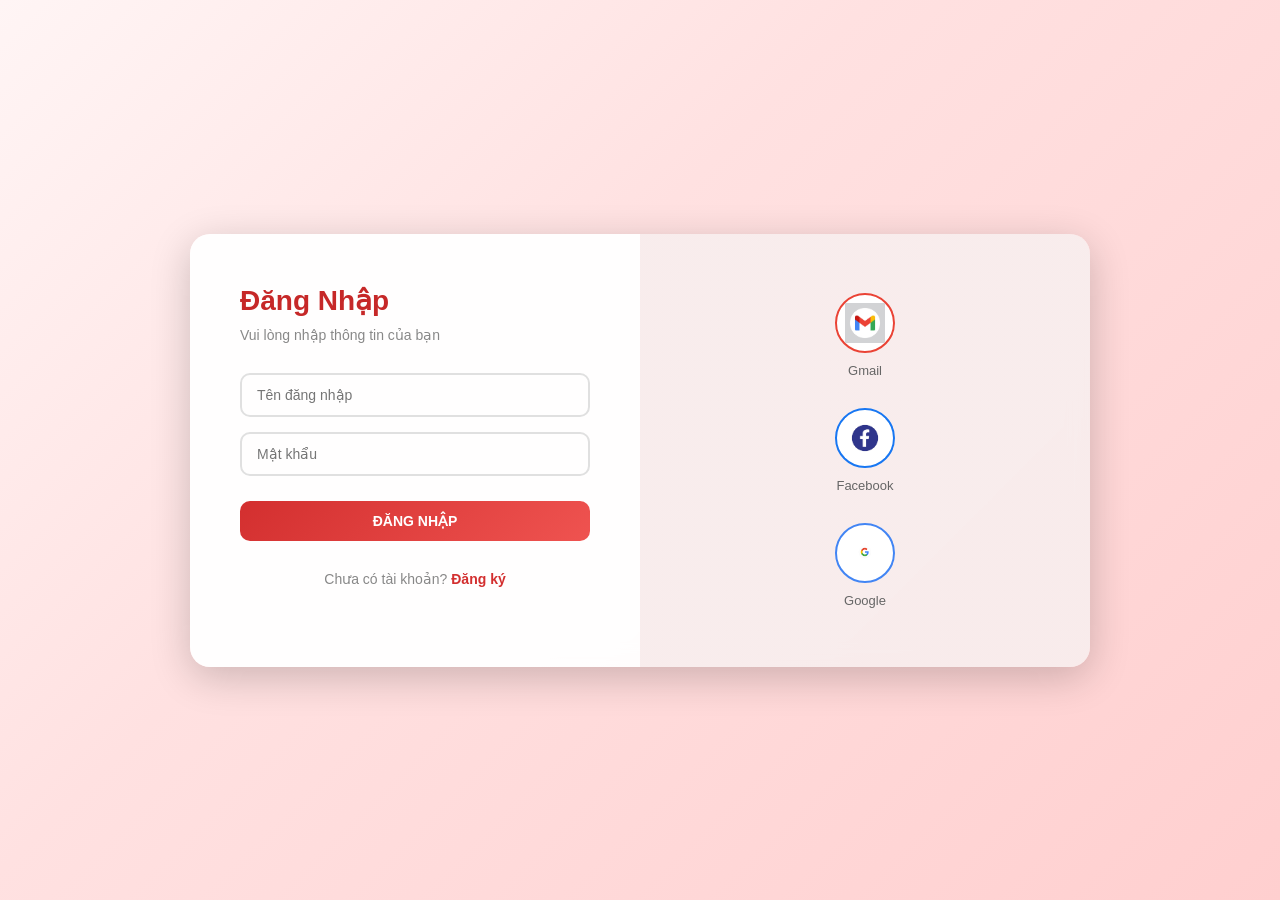
==== frontend/admin.html @ dd8c9e0a "Add files via upload # Website Description This web application is designed for educational purpose" ====
<!DOCTYPE html>
<html lang="vi">
<head>
    <meta charset="UTF-8">
    <meta name="viewport" content="width=device-width, initial-scale=1.0">
    <title>Quản Lý User - ShopDrink</title>
    <link rel="stylesheet" href="home.css">
</head>
<body>
    
    <header class="header">
        <div class="container">
            <div class="logo">
                <h1><a href="home.html" class="logo-link">🥤 ShopDrink</a></h1>
            </div>
            <nav class="navbar">
                <ul>
                    <li><a href="home.html">Trang Chủ</a></li>
                    <li><a href="home.html#products">Sản Phẩm</a></li>
                    <li><a href="home.html#about">Về Chúng Tôi</a></li>
                    <li><a href="home.html#contact">Liên Hệ</a></li>
                    <li><a href="admin.html" class="active">Quản Lý User</a></li>
                    <li><a href="feedback.html">Phản Hồi</a></li>
                </ul>
            </nav>
            <div class="user-section">
                <button class="btn-basket" onclick="openBasketModal()">
                    🛒 <span id="cartCount" class="cart-count">0</span>
                </button>
                <span id="username"></span>
                <button class="btn-logout" onclick="logout()">Đăng Xuất</button>
            </div>
        </div>
    </header>

    
    <section class="admin-section">
        <div class="container">
            <h2>Quản Lý User</h2>
            <div class="admin-content">
                <div class="admin-form">
                    <h3>Thêm User Mới</h3>
                    <form id="addUserForm">
                        <input type="text" id="newUsername" placeholder="Tên đăng nhập" required>
                        <input type="email" id="newEmail" placeholder="Email" required>
                        <input type="password" id="newPassword" placeholder="Mật khẩu" required>
                        <button type="submit" class="btn-add">Thêm User</button>
                    </form>
                </div>
                <div class="admin-list">
                    <h3>Danh Sách User</h3>
                    <table class="users-table">
                        <thead>
                            <tr>
                                <th>ID</th>
                                <th>Username</th>
                                <th>Email</th>
                                <th>Loại</th>
                                <th>Hành Động</th>
                            </tr>
                        </thead>
                        <tbody id="usersTableBody">
                            <tr>
                                <td colspan="5" class="empty-message">Đang tải...</td>
                            </tr>
                        </tbody>
                    </table>
                </div>
            </div>
        </div>
    </section>

    
    <div id="basketModal" class="basket-modal">
        <div class="basket-modal-content">
            <div class="basket-header">
                <h2>Giỏ Hàng Của Bạn</h2>
                <button class="close-btn" onclick="closeBasketModal()">&times;</button>
            </div>
            <div class="basket-body">
                <table class="basket-table">
                    <thead>
                        <tr>
                            <th>Sản Phẩm</th>
                            <th>Giá</th>
                            <th>Số Lượng</th>
                            <th>Thành Tiền</th>
                            <th>Hành Động</th>
                        </tr>
                    </thead>
                    <tbody id="basketItems">
                        <tr id="emptyBasket">
                            <td colspan="5" class="empty-message">Giỏ hàng của bạn đang trống</td>
                        </tr>
                    </tbody>
                </table>
            </div>
            <div class="basket-footer">
                <div class="basket-summary">
                    <span>Tổng tiền:</span>
                    <span id="basketTotalPrice" class="total-price">0 VNĐ</span>
                </div>
                <button class="btn-checkout" onclick="checkout()">Thanh Toán</button>
            </div>
        </div>
    </div>

    
    <footer class="footer">
        <p>&copy; 2024 ShopDrink. All rights reserved.</p>
    </footer>

    <script src="home.js"></script>
    <script>
        
        document.addEventListener('DOMContentLoaded', () => {
            checkAuth();
            loadCart();
            loadUsers();
        });

        
        function checkAuth() {
            const token = localStorage.getItem('token');
            const username = localStorage.getItem('username');
            const isAdmin = localStorage.getItem('is_admin');
            
            if (!token) {
                window.location.href = 'index.html';
                return;
            }

            if (isAdmin !== '1' && isAdmin !== true) {
                alert('Bạn không có quyền truy cập trang này!');
                window.location.href = 'home.html';
                return;
            }

            document.getElementById('username').textContent = `Xin chào, ${username}!`;
        }

        
        function loadUsers() {
            const token = localStorage.getItem('token');
            
            fetch(`${API_URL}/api/admin/users`, {
                headers: {
                    'Authorization': `Bearer ${token}`
                }
            })
            .then(response => response.json())
            .then(data => {
                displayUsers(data.users);
            })
            .catch(error => {
                console.error('Error:', error);
                document.getElementById('usersTableBody').innerHTML = '<tr><td colspan="5" class="error-message">Lỗi tải danh sách user</td></tr>';
            });
        }

        
        function displayUsers(users) {
            const tbody = document.getElementById('usersTableBody');
            
            if (users.length === 0) {
                tbody.innerHTML = '<tr><td colspan="5" class="empty-message">Không có user nào</td></tr>';
                return;
            }

            tbody.innerHTML = users.map(user => `
                <tr>
                    <td>${user.id}</td>
                    <td>${user.username}</td>
                    <td>${user.email}</td>
                    <td>${user.is_admin ? 'Admin' : 'User'}</td>
                    <td>
                        <button class="btn-delete" onclick="deleteUser(${user.id})">Xóa</button>
                    </td>
                </tr>
            `).join('');
        }

        
        document.getElementById('addUserForm').addEventListener('submit', function(e) {
            e.preventDefault();
            const token = localStorage.getItem('token');
            
            const username = document.getElementById('newUsername').value.trim();
            const email = document.getElementById('newEmail').value.trim();
            const password = document.getElementById('newPassword').value;

            fetch(`${API_URL}/api/admin/users`, {
                method: 'POST',
                headers: {
                    'Content-Type': 'application/json',
                    'Authorization': `Bearer ${token}`
                },
                body: JSON.stringify({
                    username: username,
                    email: email,
                    password: password
                })
            })
            .then(response => response.json())
            .then(data => {
                if (data.success || data.message.includes('thành công')) {
                    alert('Thêm user thành công!');
                    this.reset();
                    loadUsers();
                } else {
                    alert(data.message || 'Lỗi thêm user');
                }
            })
            .catch(error => {
                console.error('Error:', error);
                alert('Lỗi kết nối');
            });
        });

        
        function deleteUser(userId) {
            if (!confirm('Bạn chắc chắn muốn xóa user này?')) return;

            const token = localStorage.getItem('token');
            
            fetch(`${API_URL}/api/admin/users/${userId}`, {
                method: 'DELETE',
                headers: {
                    'Authorization': `Bearer ${token}`
                }
            })
            .then(response => response.json())
            .then(data => {
                if (data.success || data.message.includes('thành công')) {
                    alert('Xóa user thành công!');
                    loadUsers();
                } else {
                    alert(data.message || 'Lỗi xóa user');
                }
            })
            .catch(error => {
                console.error('Error:', error);
                alert('Lỗi kết nối');
            });
        }
    </script>
</body>
</html>
---- frontend/home.css ----
* {
    margin: 0;
    padding: 0;
    box-sizing: border-box;
}

:root {
    --theme-red: #c62828;
    --theme-red-dark: #a61d1d;
    --theme-red-soft: #ef5350;
    --theme-bg: #fff5f5;
    --theme-bg-soft: #ffe7e7;
}

body {
    font-family: 'Segoe UI', Tahoma, Geneva, Verdana, sans-serif;
    color: #333;
    background: #f5f5f5;
}

.container {
    max-width: 1200px;
    margin: 0 auto;
    padding: 0 20px;
}


.header {
    background: linear-gradient(135deg, #667eea 0%, #764ba2 100%);
    color: white;
    padding: 20px 0;
    position: sticky;
    top: 0;
    z-index: 100;
    box-shadow: 0 2px 10px rgba(0, 0, 0, 0.1);
}

.header .container {
    display: flex;
    justify-content: space-between;
    align-items: center;
}

.logo h1 {
    font-size: 28px;
    font-weight: 700;
}

.logo-link {
    color: inherit;
    text-decoration: none;
}

.navbar ul {
    list-style: none;
    display: flex;
    gap: 30px;
}

.navbar a {
    color: white;
    text-decoration: none;
    font-weight: 500;
    transition: color 0.3s ease;
    position: relative;
}

.navbar a:hover,
.navbar a.active {
    color: #ffd700;
}

.navbar a.active::after {
    content: '';
    position: absolute;
    bottom: -5px;
    left: 0;
    right: 0;
    height: 2px;
    background: #ffd700;
}

.user-section {
    display: flex;
    align-items: center;
    gap: 20px;
}

.user-section span {
    font-weight: 500;
}

.btn-logout {
    padding: 8px 16px;
    background: rgba(255, 255, 255, 0.2);
    color: white;
    border: 1px solid white;
    border-radius: 5px;
    cursor: pointer;
    transition: all 0.3s ease;
    font-weight: 500;
}

.btn-logout:hover {
    background: white;
    color: #667eea;
}

.menu-toggle {
    position: fixed;
    top: 10px;
    left: 10px;
    z-index: 1300;
    background: rgba(255, 255, 255, 0.22);
    border: 1px solid rgba(255, 255, 255, 0.45);
    color: white;
    width: 34px;
    height: 34px;
    border-radius: 6px;
    font-size: 18px;
    line-height: 1;
    cursor: pointer;
    display: inline-flex;
    align-items: center;
    justify-content: center;
}

.left-sidebar {
    position: fixed;
    top: 0;
    left: -280px;
    width: 280px;
    height: 100vh;
    background: #132332;
    color: #e6f2ff;
    z-index: 1200;
    transition: left 0.3s ease;
    box-shadow: 4px 0 20px rgba(0, 0, 0, 0.35);
}

.left-sidebar.open {
    left: 0;
}

.sidebar-overlay {
    position: fixed;
    inset: 0;
    background: rgba(0, 0, 0, 0.45);
    z-index: 1100;
    opacity: 0;
    visibility: hidden;
    transition: opacity 0.25s ease;
}

.sidebar-overlay.show {
    opacity: 1;
    visibility: visible;
}

.sidebar-header {
    display: flex;
    justify-content: space-between;
    align-items: center;
    padding: 16px 18px;
    border-bottom: 1px solid rgba(255, 255, 255, 0.1);
}

.sidebar-header h3 {
    margin: 0;
    font-size: 20px;
}

.sidebar-close {
    background: none;
    border: none;
    color: #cfe7ff;
    font-size: 28px;
    cursor: pointer;
}

.sidebar-nav {
    padding: 10px 0;
    display: flex;
    flex-direction: column;
}

.sidebar-nav a {
    color: #cfe7ff;
    text-decoration: none;
    padding: 12px 18px;
    border-left: 3px solid transparent;
    transition: background 0.2s ease, border-left-color 0.2s ease;
}

.sidebar-nav a:hover,
.sidebar-nav a.active {
    background: rgba(255, 255, 255, 0.08);
    border-left-color: #52b6ff;
}


.hero {
    background: linear-gradient(135deg, #667eea 0%, #764ba2 100%);
    color: white;
    padding: 100px 20px;
    text-align: center;
}

.hero-content h2 {
    font-size: 48px;
    margin-bottom: 20px;
}

.hero-content p {
    font-size: 20px;
    margin-bottom: 30px;
    opacity: 0.9;
}

.btn-primary {
    display: inline-block;
    padding: 12px 30px;
    background: #ffd700;
    color: #333;
    text-decoration: none;
    border-radius: 5px;
    font-weight: 600;
    transition: all 0.3s ease;
}

.btn-primary:hover {
    transform: translateY(-3px);
    box-shadow: 0 5px 20px rgba(255, 215, 0, 0.4);
}


.products {
    padding: 60px 20px;
    background: white;
}

.products h2 {
    text-align: center;
    font-size: 32px;
    margin-bottom: 40px;
    color: #667eea;
}

.products-grid {
    display: grid;
    grid-template-columns: repeat(auto-fill, minmax(250px, 1fr));
    gap: 25px;
}

.product-card {
    background: white;
    border-radius: 10px;
    overflow: hidden;
    box-shadow: 0 2px 10px rgba(0, 0, 0, 0.1);
    transition: all 0.3s ease;
    cursor: pointer;
}

.product-card:hover {
    transform: translateY(-5px);
    box-shadow: 0 5px 20px rgba(0, 0, 0, 0.15);
}

.product-image {
    width: 100%;
    height: 200px;
    background: linear-gradient(135deg, #667eea 0%, #764ba2 100%);
    display: flex;
    align-items: center;
    justify-content: center;
    font-size: 48px;
}

.product-image-file {
    width: 100%;
    height: 100%;
    object-fit: contain;
    background: #fff;
}

.product-image-fallback {
    width: 100%;
    height: 100%;
    display: flex;
    align-items: center;
    justify-content: center;
    font-size: 48px;
}

.product-info {
    padding: 20px;
}

.product-name {
    font-size: 18px;
    font-weight: 600;
    margin-bottom: 10px;
    color: #333;
}

.product-description {
    font-size: 13px;
    color: #666;
    margin-bottom: 15px;
    line-height: 1.4;
}

.product-footer {
    display: flex;
    justify-content: space-between;
    align-items: center;
    gap: 10px;
}

.product-price {
    font-size: 20px;
    font-weight: 700;
    color: #667eea;
}

.product-buttons {
    display: flex;
    gap: 8px;
}

.btn-add-cart {
    padding: 8px 15px;
    background: #667eea;
    color: white;
    border: none;
    border-radius: 5px;
    cursor: pointer;
    font-weight: 600;
    transition: all 0.3s ease;
}

.btn-review {
    padding: 8px 12px;
    background: #fff;
    color: #667eea;
    border: 2px solid #667eea;
    border-radius: 5px;
    cursor: pointer;
    font-weight: 600;
    transition: all 0.3s ease;
    font-size: 14px;
}

.btn-add-cart:hover, .btn-review:hover {
    transform: translateY(-2px);
    box-shadow: 0 4px 12px rgba(102, 126, 234, 0.3);
}

.btn-add-cart:hover {
    background: #764ba2;
}


.btn-basket {
    position: relative;
    background: none;
    border: none;
    font-size: 24px;
    cursor: pointer;
    color: #667eea;
    padding: 8px 12px;
    border-radius: 5px;
    transition: all 0.3s ease;
    display: flex;
    align-items: center;
    gap: 5px;
}

.btn-basket:hover {
    background: rgba(102, 126, 234, 0.1);
}

.cart-count {
    font-size: 12px;
    background: #ff5252;
    color: white;
    border-radius: 50%;
    padding: 2px 6px;
    min-width: 20px;
    text-align: center;
    font-weight: bold;
}


.basket-modal {
    display: none;
    position: fixed;
    top: 0;
    left: 0;
    right: 0;
    bottom: 0;
    background: rgba(0, 0, 0, 0.5);
    z-index: 1000;
    justify-content: flex-end;
    animation: slideInRight 0.3s ease;
}

.basket-modal-content {
    background: white;
    width: 100%;
    max-width: 500px;
    height: 100%;
    display: flex;
    flex-direction: column;
    box-shadow: -2px 0 10px rgba(0, 0, 0, 0.1);
}

.basket-header {
    padding: 20px;
    border-bottom: 1px solid #e0e0e0;
    display: flex;
    justify-content: space-between;
    align-items: center;
}

.basket-header h2 {
    margin: 0;
    font-size: 20px;
}

.close-btn {
    background: none;
    border: none;
    font-size: 28px;
    cursor: pointer;
    color: #999;
    width: 30px;
    height: 30px;
    display: flex;
    align-items: center;
    justify-content: center;
}

.close-btn:hover {
    color: #333;
}

.basket-body {
    flex: 1;
    overflow-y: auto;
    padding: 20px;
}

.basket-table {
    width: 100%;
    border-collapse: collapse;
    font-size: 14px;
}

.basket-table thead {
    position: sticky;
    top: 0;
    background: #f5f5f5;
}

.basket-table th, .basket-table td {
    padding: 12px;
    text-align: left;
    border-bottom: 1px solid #e0e0e0;
}

.basket-table th {
    font-weight: 600;
    color: #333;
}

.basket-table td {
    color: #666;
}

.basket-footer {
    padding: 20px;
    border-top: 1px solid #e0e0e0;
    background: #f9f9f9;
}

.basket-summary {
    display: flex;
    justify-content: space-between;
    align-items: center;
    margin-bottom: 15px;
    font-size: 16px;
    font-weight: 600;
    color: #333;
}

.total-price {
    color: #667eea;
    font-size: 20px;
}

@keyframes slideInRight {
    from {
        transform: translateX(100%);
    }
    to {
        transform: translateX(0);
    }
}



.cart-section {
    padding: 60px 20px;
    background: #f9f9f9;
}

.cart-section h2 {
    text-align: center;
    font-size: 32px;
    margin-bottom: 40px;
    color: #667eea;
}


.cart-page {
    background: radial-gradient(circle at top, #203040 0%, #0f1720 55%, #0a1118 100%);
    min-height: 100vh;
}

.cart-page .header {
    position: static;
    background: rgba(10, 18, 26, 0.88);
    border-bottom: 1px solid rgba(255, 255, 255, 0.08);
    backdrop-filter: blur(4px);
}

.cart-page-main {
    max-width: 1100px;
    margin: 30px auto 50px;
    padding: 0 20px;
}

.cart-panel {
    background: rgba(18, 27, 37, 0.95);
    border: 1px solid rgba(255, 255, 255, 0.08);
    border-radius: 12px;
    box-shadow: 0 14px 30px rgba(0, 0, 0, 0.35);
    color: #e9f1f7;
}

.cart-panel-header {
    padding: 22px 24px 10px;
}

.cart-panel-header h2 {
    margin: 0;
    font-size: 34px;
    color: #f4fbff;
}

.cart-panel-body {
    padding: 0 24px 8px;
}

.cart-panel .cart-table {
    background: transparent;
    box-shadow: none;
    margin-bottom: 12px;
}

.cart-panel .cart-table thead {
    background: rgba(255, 255, 255, 0.05);
    color: #dce8f3;
}

.cart-panel .cart-table td {
    border-bottom: 1px solid rgba(255, 255, 255, 0.08);
    color: #d9e5ef;
}

.cart-panel .cart-table tbody tr:hover {
    background: rgba(255, 255, 255, 0.04);
}

.cart-panel-footer {
    padding: 12px 24px 24px;
    text-align: right;
}

.cart-panel-footer .summary-row {
    color: #f5faff;
    margin-bottom: 14px;
}

.cart-table {
    width: 100%;
    border-collapse: collapse;
    background: white;
    border-radius: 10px;
    overflow: hidden;
    box-shadow: 0 2px 10px rgba(0, 0, 0, 0.1);
    margin-bottom: 30px;
}

.cart-table thead {
    background: #667eea;
    color: white;
}

.cart-table th,
.cart-table td {
    padding: 15px;
    text-align: left;
    border-bottom: 1px solid #eee;
}

.cart-table tbody tr:hover {
    background: #f5f5f5;
}

.empty-message {
    text-align: center;
    color: #999;
    font-size: 16px !important;
}

.cart-summary {
    background: white;
    padding: 20px;
    border-radius: 10px;
    box-shadow: 0 2px 10px rgba(0, 0, 0, 0.1);
    text-align: right;
}

.summary-row {
    display: flex;
    justify-content: flex-end;
    gap: 20px;
    margin-bottom: 20px;
    font-size: 18px;
    font-weight: 600;
    color: #333;
}

.summary-row span:first-child {
    min-width: 100px;
}

.btn-checkout {
    padding: 12px 30px;
    background: #667eea;
    color: white;
    border: none;
    border-radius: 5px;
    font-weight: 600;
    cursor: pointer;
    transition: all 0.3s ease;
    font-size: 16px;
}

.btn-checkout:hover {
    background: #764ba2;
    transform: translateY(-2px);
}

.btn-checkout:disabled {
    background: #ccc;
    cursor: not-allowed;
}

.btn-remove {
    padding: 6px 12px;
    background: #ff6b6b;
    color: white;
    border: none;
    border-radius: 4px;
    cursor: pointer;
    font-size: 12px;
    transition: all 0.3s ease;
}

.btn-remove:hover {
    background: #ff5252;
}

.quantity-input {
    width: 60px;
    padding: 6px;
    border: 1px solid #ddd;
    border-radius: 4px;
    text-align: center;
}


.about {
    padding: 60px 20px;
    background: white;
    text-align: center;
}

.about h2 {
    font-size: 32px;
    margin-bottom: 20px;
    color: #667eea;
}

.about p {
    font-size: 16px;
    color: #666;
    line-height: 1.8;
    max-width: 600px;
    margin: 0 auto;
}


.contact {
    padding: 60px 20px;
    background: #f9f9f9;
}

.contact h2 {
    text-align: center;
    font-size: 32px;
    margin-bottom: 40px;
    color: #667eea;
}

.contact-info {
    display: grid;
    grid-template-columns: repeat(auto-fit, minmax(250px, 1fr));
    gap: 30px;
}

.info-item {
    background: white;
    padding: 30px;
    border-radius: 10px;
    box-shadow: 0 2px 10px rgba(0, 0, 0, 0.1);
    text-align: center;
}

.info-item h4 {
    color: #667eea;
    margin-bottom: 10px;
    font-size: 18px;
}

.info-item p {
    color: #666;
    font-size: 15px;
}


.admin-section {
    padding: 60px 20px;
    background: #f0f5ff;
}

.admin-section h2 {
    text-align: center;
    font-size: 32px;
    margin-bottom: 40px;
    color: #667eea;
}

.admin-content {
    display: grid;
    grid-template-columns: 1fr 2fr;
    gap: 30px;
}

.admin-form {
    background: white;
    padding: 30px;
    border-radius: 10px;
    box-shadow: 0 2px 10px rgba(0, 0, 0, 0.1);
    height: fit-content;
}

.admin-form h3 {
    color: #667eea;
    margin-bottom: 20px;
}

.admin-form form {
    display: flex;
    flex-direction: column;
    gap: 15px;
}

.admin-form input {
    padding: 10px;
    border: 1px solid #ddd;
    border-radius: 5px;
    font-size: 14px;
}

.admin-form input:focus {
    outline: none;
    border-color: #667eea;
    box-shadow: 0 0 5px rgba(102, 126, 234, 0.3);
}

.btn-add {
    padding: 10px;
    background: #667eea;
    color: white;
    border: none;
    border-radius: 5px;
    cursor: pointer;
    font-weight: 600;
    transition: all 0.3s ease;
}

.btn-add:hover {
    background: #764ba2;
    transform: translateY(-2px);
}

.admin-list {
    background: white;
    padding: 30px;
    border-radius: 10px;
    box-shadow: 0 2px 10px rgba(0, 0, 0, 0.1);
}

.admin-list h3 {
    color: #667eea;
    margin-bottom: 20px;
}

.users-table {
    width: 100%;
    border-collapse: collapse;
}

.users-table thead {
    background: #667eea;
    color: white;
}

.users-table th,
.users-table td {
    padding: 12px;
    text-align: left;
    border-bottom: 1px solid #eee;
}

.users-table tbody tr:hover {
    background: #f5f5f5;
}

.users-table .empty-message {
    text-align: center;
    color: #999;
}

.btn-edit, .btn-delete {
    padding: 6px 12px;
    margin-right: 8px;
    border: none;
    border-radius: 4px;
    cursor: pointer;
    font-size: 12px;
    transition: all 0.3s ease;
}

.btn-edit {
    background: #4CAF50;
    color: white;
}

.btn-edit:hover {
    background: #45a049;
}

.btn-delete {
    background: #f44336;
    color: white;
}

.btn-delete:hover {
    background: #da190b;
}


.order-history-section {
    padding: 60px 20px;
    background: #f9f9f9;
}

.order-history-section h2 {
    text-align: center;
    color: #333;
    margin-bottom: 30px;
}

.orders-list {
    max-width: 900px;
    margin: 0 auto;
}

.order-card {
    background: white;
    border-radius: 8px;
    padding: 20px;
    margin-bottom: 20px;
    box-shadow: 0 2px 8px rgba(0,0,0,0.1);
    border-left: 4px solid #667eea;
}

.order-header {
    display: flex;
    justify-content: space-between;
    align-items: center;
    margin-bottom: 15px;
    border-bottom: 1px solid #eee;
    padding-bottom: 10px;
}

.order-id {
    font-weight: bold;
    color: #667eea;
}

.order-status {
    padding: 5px 15px;
    border-radius: 20px;
    font-size: 12px;
    font-weight: bold;
}

.order-status.pending {
    background: #fff3cd;
    color: #856404;
}

.order-status.completed {
    background: #d4edda;
    color: #155724;
}

.order-items {
    margin: 15px 0;
}

.order-item {
    padding: 8px 0;
    display: flex;
    justify-content: space-between;
    font-size: 14px;
}

.order-item span:last-child {
    font-weight: bold;
}

.order-footer {
    text-align: right;
    margin-top: 10px;
    font-size: 14px;
    color: #666;
}


.feedback-section {
    padding: 60px 20px;
    background: #f0f5ff;
}

.feedback-section h2 {
    text-align: center;
    color: #667eea;
    margin-bottom: 40px;
}

.feedback-content {
    display: grid;
    grid-template-columns: 1fr 1fr;
    gap: 30px;
    max-width: 1000px;
    margin: 0 auto;
}

.feedback-form {
    background: white;
    padding: 30px;
    border-radius: 10px;
    box-shadow: 0 2px 10px rgba(0,0,0,0.1);
}

.feedback-form h3 {
    color: #667eea;
    margin-bottom: 20px;
}

.feedback-form form {
    display: flex;
    flex-direction: column;
    gap: 15px;
}

.feedback-form input,
.feedback-form textarea {
    padding: 12px;
    border: 1px solid #ddd;
    border-radius: 5px;
    font-family: inherit;
    font-size: 14px;
}

.feedback-form input:focus,
.feedback-form textarea:focus {
    outline: none;
    border-color: #667eea;
    box-shadow: 0 0 5px rgba(102, 126, 234, 0.3);
}

.rating-input {
    display: flex;
    align-items: center;
    gap: 15px;
}

.rating-input label {
    font-weight: 600;
    color: #333;
}

.rating-input input[type="range"] {
    flex: 1;
    cursor: pointer;
}

.btn-submit {
    padding: 12px;
    background: #667eea;
    color: white;
    border: none;
    border-radius: 5px;
    cursor: pointer;
    font-weight: 600;
    transition: all 0.3s ease;
}

.btn-submit:hover {
    background: #764ba2;
    transform: translateY(-2px);
}

.feedback-list {
    background: white;
    padding: 30px;
    border-radius: 10px;
    box-shadow: 0 2px 10px rgba(0,0,0,0.1);
}

.feedback-list h3 {
    color: #667eea;
    margin-bottom: 20px;
}

.feedback-item {
    padding: 15px;
    border-bottom: 1px solid #eee;
    margin-bottom: 15px;
}

.feedback-item:last-child {
    border-bottom: none;
    margin-bottom: 0;
}

.feedback-author {
    font-weight: bold;
    color: #333;
    margin-bottom: 5px;
}

.feedback-rating {
    color: #ffc107;
    font-size: 14px;
    margin-bottom: 8px;
}

.feedback-comment {
    color: #666;
    font-size: 14px;
    line-height: 1.6;
    margin-bottom: 5px;
}

.feedback-date {
    color: #999;
    font-size: 12px;
}


.modal {
    position: fixed;
    z-index: 999;
    left: 0;
    top: 0;
    width: 100%;
    height: 100%;
    background-color: rgba(0,0,0,0.7);
    animation: fadeIn 0.3s ease;
}

.modal-content {
    background: white;
    margin: 5% auto;
    padding: 30px;
    border-radius: 10px;
    width: 90%;
    max-width: 800px;
    max-height: 80vh;
    overflow-y: auto;
    box-shadow: 0 5px 20px rgba(0,0,0,0.3);
}

.close {
    color: #aaa;
    float: right;
    font-size: 28px;
    font-weight: bold;
    cursor: pointer;
    transition: color 0.3s;
}

.close:hover,
.close:focus {
    color: #000;
}

.reviews-container {
    display: grid;
    grid-template-columns: 1fr 1fr;
    gap: 30px;
    margin-top: 20px;
}

.review-form h4,
.reviews-list h4 {
    color: #667eea;
    margin-bottom: 15px;
}

.review-form form {
    display: flex;
    flex-direction: column;
    gap: 15px;
}

.review-form textarea {
    padding: 12px;
    border: 1px solid #ddd;
    border-radius: 5px;
    font-family: inherit;
}

.review-form textarea:focus {
    outline: none;
    border-color: #667eea;
    box-shadow: 0 0 5px rgba(102, 126, 234, 0.3);
}

.reviews-list {
    border-left: 2px solid #667eea;
    padding-left: 20px;
}

.review-item {
    padding: 12px 0;
    border-bottom: 1px solid #eee;
}

.review-item:last-child {
    border-bottom: none;
}

.review-author {
    font-weight: bold;
    color: #333;
    margin-bottom: 5px;
}

.review-text {
    color: #666;
    font-size: 14px;
    line-height: 1.6;
    margin: 8px 0;
}

.review-meta {
    font-size: 12px;
    color: #999;
}

.loading {
    text-align: center;
    color: #999;
    padding: 20px;
}

@keyframes fadeIn {
    from { opacity: 0; }
    to { opacity: 1; }
}

@keyframes slideIn {
    from { transform: translateX(400px); }
    to { transform: translateX(0); }
}


.footer {
    background: #333;
    color: white;
    text-align: center;
    padding: 30px 20px;
}


.message {
    position: fixed;
    top: 20px;
    right: 20px;
    padding: 15px 20px;
    border-radius: 8px;
    max-width: 400px;
    display: none;
    z-index: 1000;
    animation: slideIn 0.3s ease;
}

.message.show {
    display: block;
}

.message.success {
    background: #4CAF50;
    color: white;
}

.message.error {
    background: #f44336;
    color: white;
}

.message.info {
    background: #2196F3;
    color: white;
}

@keyframes slideIn {
    from {
        transform: translateX(400px);
        opacity: 0;
    }
    to {
        transform: translateX(0);
        opacity: 1;
    }
}


@media (max-width: 768px) {
    .header .container {
        flex-direction: column;
        gap: 20px;
    }

    .navbar ul {
        gap: 15px;
    }

    .hero-content h2 {
        font-size: 32px;
    }

    .hero-content p {
        font-size: 16px;
    }

    .products-grid {
        grid-template-columns: repeat(auto-fill, minmax(150px, 1fr));
    }

    .cart-table {
        font-size: 14px;
    }

    .cart-table th,
    .cart-table td {
        padding: 10px;
    }
}


body {
    background: var(--theme-bg);
}

.header,
.hero {
    background: linear-gradient(135deg, var(--theme-red) 0%, var(--theme-red-soft) 100%);
}

.navbar a:hover,
.navbar a.active {
    color: #ffe5e5;
}

.navbar a.active::after {
    background: #ffe5e5;
}

.btn-logout:hover,
.products h2,
.product-price,
.btn-basket,
.cart-section h2,
.about h2,
.contact h2,
.info-item h4,
.admin-section h2,
.admin-form h3,
.admin-list h3,
.order-id,
.feedback-section h2,
.feedback-form h3,
.feedback-list h3,
.review-form h4,
.reviews-list h4,
.cart-panel-header h2 {
    color: var(--theme-red);
}

.btn-add-cart,
.btn-checkout,
.btn-submit,
.btn-add,
.users-table thead,
.cart-table thead {
    background: var(--theme-red);
}

.btn-add-cart:hover,
.btn-checkout:hover,
.btn-submit:hover,
.btn-add:hover {
    background: var(--theme-red-dark);
}

.btn-review {
    color: var(--theme-red);
    border-color: var(--theme-red);
}

.btn-basket:hover {
    background: rgba(198, 40, 40, 0.1);
}

.product-image {
    background: linear-gradient(135deg, #ef5350 0%, var(--theme-red) 100%);
}

.contact,
.admin-section,
.feedback-section {
    background: var(--theme-bg-soft);
}

.admin-form input:focus,
.feedback-form input:focus,
.feedback-form textarea:focus,
.review-form textarea:focus {
    border-color: var(--theme-red);
    box-shadow: 0 0 5px rgba(198, 40, 40, 0.25);
}

.left-sidebar {
    background: #8d1b1b;
    color: #fff2f2;
}

.sidebar-close,
.sidebar-nav a {
    color: #ffecec;
}

.sidebar-nav a:hover,
.sidebar-nav a.active {
    background: rgba(255, 255, 255, 0.14);
    border-left-color: #ffd0d0;
}

.cart-page {
    background: radial-gradient(circle at top, #ffe3e3 0%, #ffc7c7 55%, #ffb8b8 100%);
}

.cart-page .header {
    background: linear-gradient(135deg, #b71c1c 0%, #d84343 100%);
}

.cart-panel {
    background: rgba(255, 255, 255, 0.96);
    border: 1px solid #ffd2d2;
    color: #532626;
}

.cart-panel .cart-table thead {
    background: #ffe3e3;
    color: #5a2222;
}

.cart-panel .cart-table td {
    border-bottom: 1px solid #ffe8e8;
    color: #5a2d2d;
}

.cart-panel .cart-table tbody tr:hover {
    background: #fff0f0;
}


.header {
    background: linear-gradient(180deg, #2a414f 0%, #223845 100%);
    padding: 8px 0;
    border-bottom: 1px solid rgba(255, 255, 255, 0.08);
    box-shadow: 0 3px 10px rgba(0, 0, 0, 0.3);
}

.header .container {
    min-height: 44px;
    padding-left: 54px;
}

.navbar a {
    font-size: 14px;
    font-weight: 600;
}

.navbar a:hover,
.navbar a.active {
    color: #e7f4ff;
}

.navbar a.active::after {
    background: #e7f4ff;
}

.menu-toggle {
    position: absolute;
    top: 50%;
    left: 0;
    transform: translateY(-50%);
    background: rgba(255, 255, 255, 0.11);
    border: 1px solid rgba(255, 255, 255, 0.38);
    border-left: none;
    color: #f0f8ff;
    border-radius: 0 4px 4px 0;
}

.menu-toggle:hover {
    background: rgba(255, 255, 255, 0.2);
}

.btn-logout:hover {
    color: #223845;
}


.cart-page {
    background: radial-gradient(circle at top, #1d2731 0%, #141c24 60%, #111820 100%);
}

.cart-page-main {
    max-width: 1180px;
    margin: 18px auto 40px;
    padding: 0 20px;
}

.checkout-card {
    background: rgba(45, 51, 58, 0.9);
    border: 1px solid rgba(255, 255, 255, 0.08);
    border-radius: 8px;
    box-shadow: 0 10px 30px rgba(0, 0, 0, 0.35);
}

.checkout-header {
    padding: 14px 16px 10px;
}

.checkout-header h2 {
    margin: 0;
    color: #f2f6fb;
    font-size: 38px;
    font-weight: 700;
}

.checkout-header #checkoutUser {
    color: #98a6b6;
    font-size: 32px;
    font-weight: 600;
}

.checkout-items {
    margin: 0 16px;
    border: 1px solid rgba(255, 255, 255, 0.08);
    background: rgba(33, 39, 46, 0.9);
    min-height: 110px;
}

.checkout-item-row {
    display: grid;
    grid-template-columns: 80px 1fr 120px 120px 48px;
    align-items: center;
    gap: 16px;
    padding: 14px 12px;
    border-bottom: 1px solid rgba(255, 255, 255, 0.08);
    color: #e8eef7;
}

.checkout-item-image {
    width: 56px;
    height: 56px;
    border: 2px solid #d8edf9;
    display: flex;
    align-items: center;
    justify-content: center;
    font-size: 32px;
    background: #f7fbff;
}

.checkout-item-name {
    font-size: 20px;
    font-weight: 600;
}

.checkout-item-qty {
    display: flex;
    align-items: center;
    gap: 8px;
}

.qty-btn {
    width: 24px;
    height: 24px;
    border: 1px solid rgba(255, 255, 255, 0.45);
    background: rgba(255, 255, 255, 0.08);
    color: #fff;
    cursor: pointer;
}

.checkout-item-price {
    text-align: right;
    font-size: 22px;
}

.checkout-remove {
    border: none;
    background: transparent;
    color: #c7d0da;
    cursor: pointer;
    font-size: 20px;
}

.checkout-footer {
    padding: 10px 16px 14px;
    text-align: right;
}

.checkout-total-row {
    color: #eff5fb;
    font-size: 24px;
    margin-bottom: 10px;
}

.checkout-btn {
    width: 58%;
    min-width: 300px;
    border: none;
    border-radius: 20px;
    background: linear-gradient(180deg, #4f7389 0%, #46697e 100%);
    color: #f6fbff;
    font-size: 22px;
    font-weight: 700;
    padding: 7px 16px;
    cursor: pointer;
}

.checkout-btn:disabled {
    opacity: 0.5;
    cursor: not-allowed;
}

.checkout-bonus {
    color: #d2dae4;
    font-size: 16px;
    margin-top: 8px;
    text-align: center;
}

.checkout-empty {
    padding: 35px 10px;
    color: #bcc9d7;
}


.cart-order-page {
    background: #fff5f5;
}

.order-main {
    max-width: 980px;
    margin: 24px auto 40px;
    padding: 0 12px;
}

.order-card {
    background: #fff;
    border: 1px solid #ffdada;
    border-radius: 10px;
    padding: 18px;
    box-shadow: 0 8px 24px rgba(198, 40, 40, 0.1);
}

.order-title {
    font-size: 34px;
    color: #b71c1c;
    margin: 0 0 18px;
}

.order-table {
    width: 100%;
    border-collapse: collapse;
}

.order-table thead th {
    text-align: left;
    font-size: 28px;
    color: #8f1212;
    border-bottom: 2px solid #ffdada;
    padding: 8px 0 12px;
}

.order-item-row td {
    border-bottom: 1px solid #ffe5e5;
    padding: 16px 0;
    font-size: 32px;
    color: #7c2020;
}

.order-item-name {
    color: #d32f2f;
}

.order-item-price {
    font-weight: 600;
}

.order-qty {
    display: inline-flex;
    align-items: center;
    gap: 10px;
}

.qty-btn {
    border: none;
    width: 48px;
    height: 48px;
    border-radius: 999px;
    background: #d32f2f;
    color: #fff;
    font-size: 26px;
    font-weight: 700;
    cursor: pointer;
}

.order-remove-btn {
    border: none;
    border-radius: 999px;
    background: #d32f2f;
    color: #fff;
    padding: 10px 26px;
    font-size: 28px;
    font-weight: 700;
    cursor: pointer;
}

.coupon-box,
.place-order-wrap {
    margin-top: 22px;
    background: #fff0f0;
    border: 1px solid #ffd9d9;
    padding: 18px;
}

.coupon-box label {
    display: block;
    font-size: 24px;
    color: #a01c1c;
    margin-bottom: 8px;
    font-weight: 600;
}

.coupon-box input {
    width: 100%;
    height: 54px;
    border: 1px solid #ffcaca;
    padding: 0 12px;
    font-size: 30px;
    color: #7d2424;
    margin-bottom: 14px;
}

.coupon-btn,
.place-order-btn {
    border: none;
    border-radius: 999px;
    background: #d32f2f;
    color: #fff;
    padding: 10px 30px;
    font-size: 34px;
    font-weight: 700;
    cursor: pointer;
}

.order-total-line {
    margin-top: 18px;
    font-size: 44px;
    color: #801010;
    font-weight: 700;
}

.order-total-line strong {
    margin-left: 12px;
}
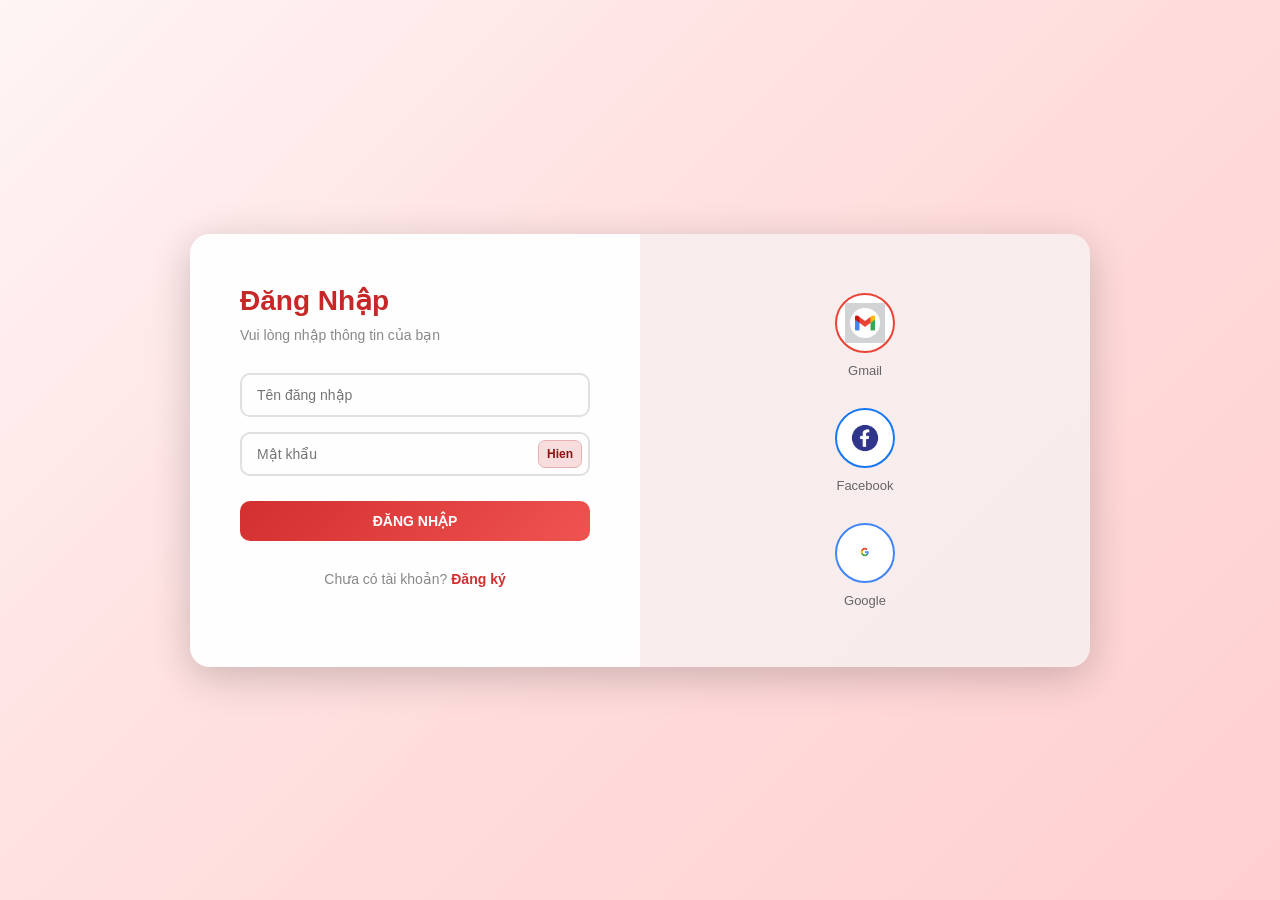
==== commit 72ad35a7: "Add files via upload" ====
--- a/frontend/admin.html
+++ b/frontend/admin.html
@@ -19,7 +19,8 @@
                     <li><a href="home.html#products">Sản Phẩm</a></li>
                     <li><a href="home.html#about">Về Chúng Tôi</a></li>
                     <li><a href="home.html#contact">Liên Hệ</a></li>
-                    <li><a href="admin.html" class="active">Quản Lý User</a></li>
+                    <li><a href="admin.html" class="active">Quản Lý User</a></li>
+                    <li><a href="profile.html">Profile</a></li>
                     <li><a href="feedback.html">Phản Hồi</a></li>
                 </ul>
             </nav>
--- a/frontend/home.css
+++ b/frontend/home.css
@@ -1736,6 +1736,320 @@
     font-weight: 700;
 }
 
-.order-total-line strong {
-    margin-left: 12px;
-}
+.order-total-line strong {
+    margin-left: 12px;
+}
+
+.profile-main {
+    max-width: 1100px;
+    margin: 28px auto 48px;
+    padding: 0 18px;
+}
+
+.profile-panel {
+    background: #fff;
+    border: 1px solid #ffdada;
+    border-radius: 10px;
+    padding: 24px;
+    box-shadow: 0 8px 24px rgba(198, 40, 40, 0.1);
+}
+
+.profile-header {
+    display: flex;
+    align-items: center;
+    gap: 18px;
+    margin-bottom: 24px;
+    border-bottom: 1px solid #ffe0e0;
+    padding-bottom: 20px;
+}
+
+.profile-avatar {
+    width: 72px;
+    height: 72px;
+    border-radius: 50%;
+    background: #d32f2f;
+    color: #fff;
+    display: flex;
+    align-items: center;
+    justify-content: center;
+    font-size: 34px;
+    font-weight: 800;
+}
+
+.profile-header h2 {
+    color: #b71c1c;
+    font-size: 34px;
+    margin: 0 0 4px;
+}
+
+.profile-header p,
+.profile-note {
+    color: #765050;
+    margin: 0;
+}
+
+.profile-grid {
+    display: grid;
+    grid-template-columns: minmax(0, 1fr) minmax(0, 1fr);
+    gap: 18px;
+}
+
+.profile-card,
+.profile-orders {
+    background: #fff8f8;
+    border: 1px solid #ffdada;
+    border-radius: 8px;
+    padding: 18px;
+}
+
+.profile-card h3,
+.profile-orders h3 {
+    color: #b71c1c;
+    margin: 0 0 14px;
+}
+
+.profile-details {
+    display: grid;
+    grid-template-columns: 120px 1fr;
+    gap: 12px 18px;
+}
+
+.profile-details dt {
+    color: #8f1212;
+    font-weight: 700;
+}
+
+.profile-details dd {
+    margin: 0;
+    color: #3d2424;
+}
+
+.profile-search {
+    display: flex;
+    gap: 10px;
+    margin: 14px 0;
+}
+
+.profile-search input {
+    flex: 1;
+    padding: 10px 12px;
+    border: 1px solid #ffcaca;
+    border-radius: 6px;
+}
+
+.profile-search button,
+.profile-section-title button {
+    border: none;
+    border-radius: 6px;
+    background: #d32f2f;
+    color: #fff;
+    padding: 10px 16px;
+    font-weight: 700;
+    cursor: pointer;
+}
+
+.profile-json {
+    background: #2a1f1f;
+    color: #fff7f7;
+    border-radius: 6px;
+    padding: 12px;
+    overflow: auto;
+    min-height: 140px;
+}
+
+.profile-orders {
+    margin-top: 18px;
+}
+
+.profile-section-title,
+.profile-order-head,
+.profile-order-item {
+    display: flex;
+    justify-content: space-between;
+    gap: 16px;
+}
+
+.profile-section-title {
+    align-items: center;
+    margin-bottom: 14px;
+}
+
+.profile-order-card {
+    background: #fff;
+    border: 1px solid #ffe1e1;
+    border-left: 4px solid #d32f2f;
+    border-radius: 8px;
+    padding: 14px;
+    margin-bottom: 12px;
+}
+
+.profile-order-head {
+    color: #8f1212;
+    margin-bottom: 10px;
+}
+
+.profile-order-item {
+    color: #5a2d2d;
+    padding: 6px 0;
+}
+
+.profile-order-total {
+    text-align: right;
+    color: #b71c1c;
+    font-weight: 800;
+    margin-top: 10px;
+}
+
+.profile-page {
+    background: #3f3f3f;
+}
+
+.legacy-profile-main {
+    max-width: 650px;
+    margin: 0 auto;
+    padding: 0 0 28px;
+}
+
+.legacy-profile-panel {
+    min-height: 720px;
+    background: #424242;
+    color: #fff;
+    border: 3px solid #333;
+    padding: 0 32px 28px;
+    font-family: Georgia, 'Times New Roman', serif;
+}
+
+.legacy-profile-panel h2 {
+    margin: 0 0 12px -32px;
+    font-size: 22px;
+    font-weight: 400;
+}
+
+.legacy-avatar-wrap {
+    width: 190px;
+    height: 190px;
+    margin: 12px auto 52px;
+    background: #93b9dd;
+    display: flex;
+    align-items: center;
+    justify-content: center;
+    overflow: hidden;
+}
+
+.legacy-avatar-image,
+.legacy-avatar-fallback {
+    width: 100%;
+    height: 100%;
+}
+
+.legacy-avatar-image {
+    object-fit: cover;
+}
+
+.legacy-avatar-fallback {
+    display: flex;
+    align-items: center;
+    justify-content: center;
+    color: #fff;
+    font-size: 118px;
+    background: #93b9dd;
+}
+
+.legacy-separator {
+    text-align: center;
+    margin: 0 0 64px;
+    font-size: 24px;
+}
+
+.legacy-form-row {
+    display: flex;
+    align-items: center;
+    gap: 4px;
+    min-height: 18px;
+    font-size: 15px;
+}
+
+.legacy-form-row input[type="text"],
+.legacy-form-row input[type="email"] {
+    width: 140px;
+    height: 18px;
+    border: 1px solid #bbb;
+    background: #fff;
+    padding: 0 4px;
+    font-size: 14px;
+}
+
+.legacy-form-row input[disabled] {
+    background: #b9b9b9;
+    color: #666;
+}
+
+.legacy-form-row input[type="file"] {
+    width: 260px;
+    color: #fff;
+}
+
+.legacy-help {
+    margin: 4px 0 12px;
+    width: 130px;
+    line-height: 1.05;
+    font-size: 16px;
+}
+
+.legacy-button {
+    background: #607d8b;
+    color: #fff;
+    border: 1px solid #b8c8ce;
+    padding: 1px 8px;
+    font-size: 14px;
+    cursor: pointer;
+}
+
+.legacy-button:hover {
+    background: #78909c;
+}
+
+.legacy-or {
+    display: grid;
+    grid-template-columns: 1fr auto 1fr;
+    align-items: center;
+    gap: 4px;
+    margin: 24px 0 34px;
+}
+
+.legacy-or span {
+    border-top: 1px solid #aaa;
+}
+
+.legacy-or b {
+    font-weight: 400;
+}
+
+.legacy-account-fields {
+    margin-top: 60px;
+}
+
+.legacy-password-fields {
+    margin-top: 26px;
+}
+
+.legacy-password-fields .legacy-form-row {
+    margin-bottom: 6px;
+}
+
+.legacy-status {
+    color: #dcecf4;
+    margin-top: 18px;
+    font-size: 14px;
+    min-height: 18px;
+}
+
+@media (max-width: 760px) {
+    .profile-grid {
+        grid-template-columns: 1fr;
+    }
+
+    .profile-details {
+        grid-template-columns: 1fr;
+    }
+}
